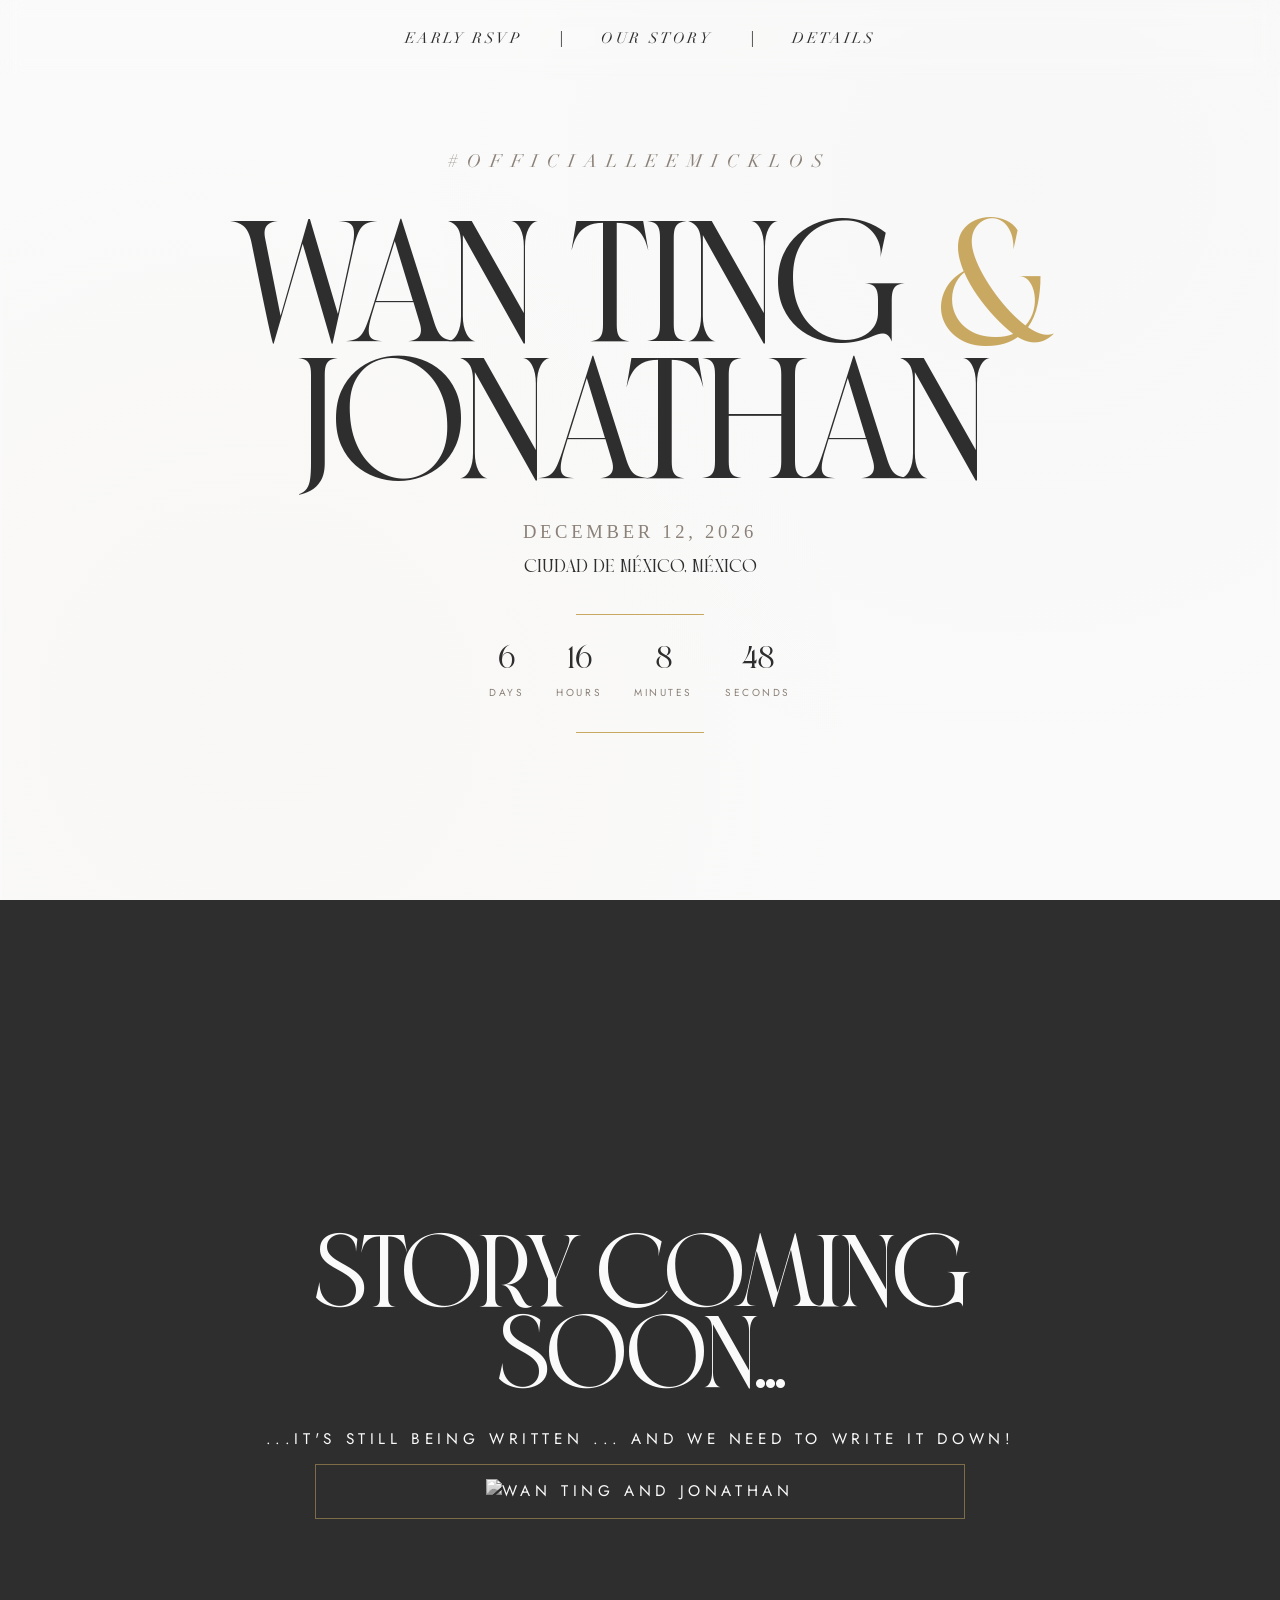
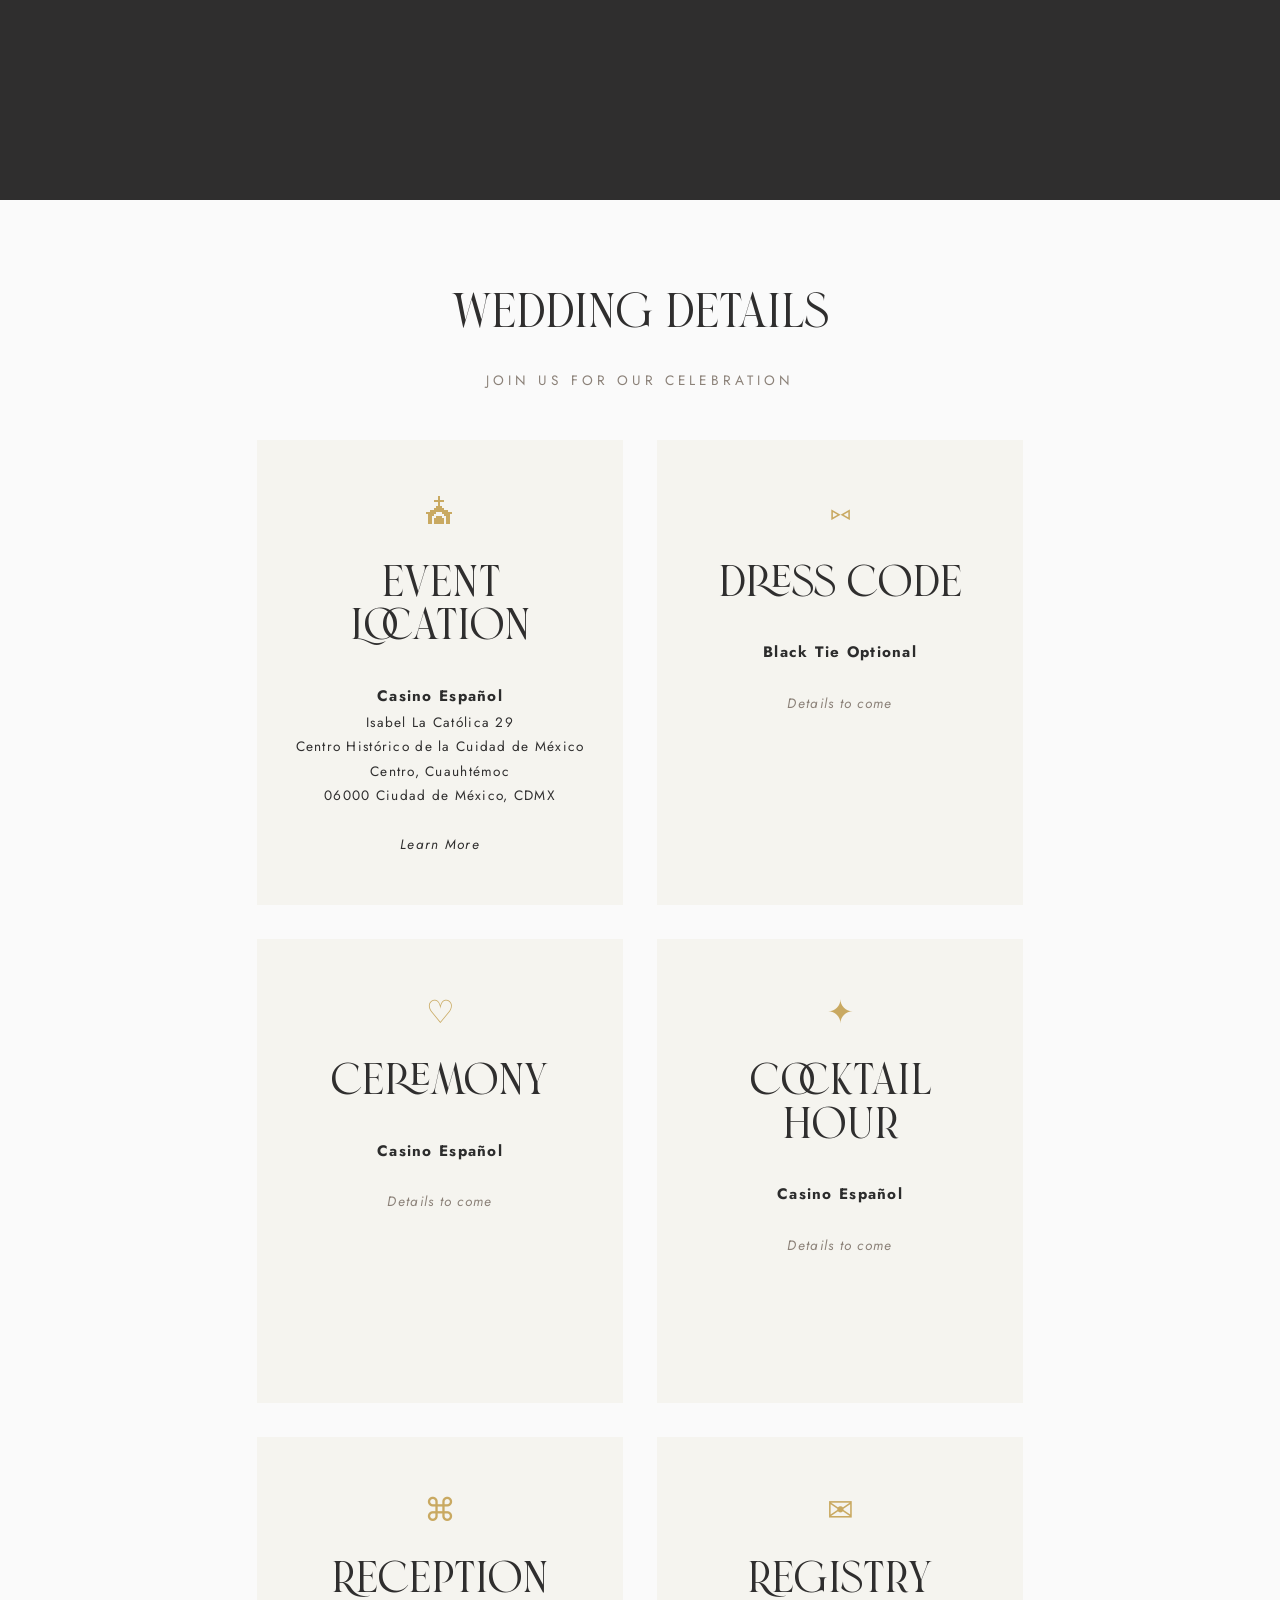
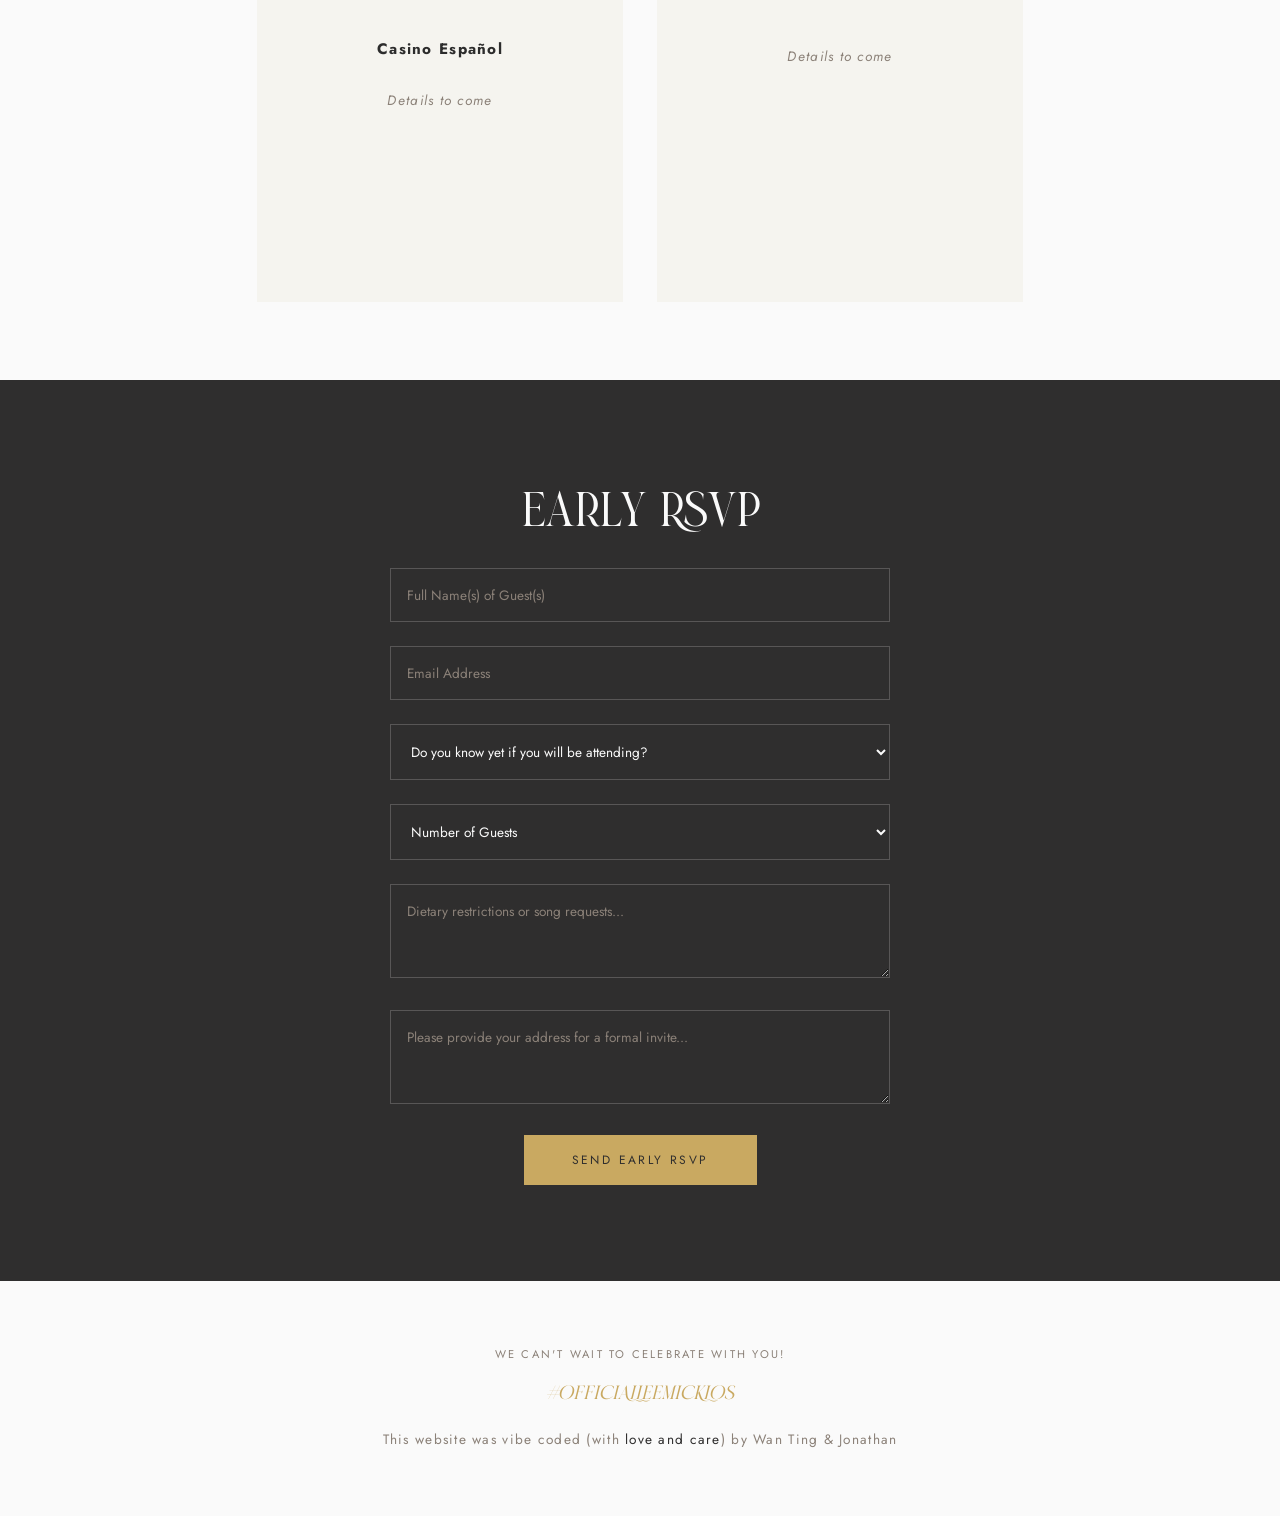
==== index_bak.html @ c6ab6f2e "Updates to save-the-dates AND updating the website style slightly" ====
<!DOCTYPE html>
<html lang="en">
<head>
  <meta charset="UTF-8">
  <meta name="viewport" content="width=device-width, initial-scale=1.0">
  <title>Wan Ting & Jonathan - December 12, 2026</title>
  
  <!-- Fonts -->
<!--   <link rel="preconnect" href="https://fonts.googleapis.com">
  <link rel="preconnect" href="https://fonts.gstatic.com" crossorigin>
  <link href="https://fonts.googleapis.com/css2?family=Cormorant+Garamond:ital,wght@0,300;0,400;0,500;0,600;1,300;1,400&family=Montserrat:wght@300;400;500&family=Allura&family=Calligraffitti&display=block" rel="stylesheet"> -->

  <link rel="preload" href="/fonts/didot-w01-italic.woff2" as ="font" type="font/woff2" crossorigin="anonymous"/>

  <!-- Google Fonts -->
  <link rel="preconnect" href="https://fonts.googleapis.com">
  <link rel="preconnect" href="https://fonts.gstatic.com" crossorigin>
  <link href="https://fonts.googleapis.com/css2?family=Jost:wght@200;300;400;500&display=swap" rel="stylesheet">

  <!-- Stylesheet -->
  <link rel="stylesheet" href="css/style.css">
</head>
<body>
  <!-- Navigation -->
  <script>/*
  <nav id="navbar">
    <a href="#home">Home</a>
<!--    <a href="#story">Our Story</a>-->
    <a href="#details">Details</a>
    <a href="#schedule">Schedule</a>
    <a href="#travel">Travel</a>
<!--    <a href="#registry">Registry</a>-->
    <a href="#rsvp">RSVP</a>
  </nav>
  */</script>

    <nav id="navbar">
    <a href="#rsvp">Early RSVP</a>
    |
    <a href="#story">Our Story</a>
    |
    <a href="#details">Details</a>
    <!--<a href="#coming-soon">Schedule</a>-->
    <!--<a href="#coming-soon">Travel</a>-->
    <!--<a href="#coming-soon">Registry</a>-->
    
  </nav>

  <!-- Hero Section -->
  <section class="hero" id="home">

    <span class="tag-line">#OFFICIALLEEMICKLOS</span>
    <h1 class="couple-names" id="couple-names-header" >
      Wan Ting <span class="ampersand">&</span><br/>Jonathan
    </h1>
    <p class="wedding-date">December 12, 2026</p>
    <p class="wedding-location"><a href="#details">Ciudad de México, México</a></p>
    
    <div class="decorative-line"></div>
    
    <div class="countdown" id="countdown">
      <div class="countdown-item">
        <div class="countdown-number" id="days">0</div>
        <div class="countdown-label">Days</div>
      </div>
      <div class="countdown-item">
        <div class="countdown-number" id="hours">0</div>
        <div class="countdown-label">Hours</div>
      </div>
      <div class="countdown-item">
        <div class="countdown-number" id="minutes">0</div>
        <div class="countdown-label">Minutes</div>
      </div>
      <div class="countdown-item">
        <div class="countdown-number" id="seconds">0</div>
        <div class="countdown-label">Seconds</div>
      </div>
    </div>

    <div class="decorative-line"></div>
  </section>


  <section class="dark-section" id="story">
      <h1 id="story-title">Story Coming Soon...</h1>
      <div id="story-details">...It's still being written ... and we need to write it down!</h1>
      <div class="hero-photo">
        <img src="images/1acaafa2-a20a-4136-b789-cf5ff760eb93.jpg" alt="Wan Ting and Jonathan">
      <div class="photo-frame"></div>
    </div>
  </section>

  <!-- Our Story -->
<!--  <section id="story">-->
<!--    <h2 class="section-title fade-in">Our Story</h2>-->
<!--    <p class="section-subtitle fade-in">From NYC to SEA</p>-->

<!--    <div class="story-content">-->
<!--      <div class="story-text fade-in">-->
<!--        <p>-->
<!--          Coming soon-->
<!--        </p>-->
<!--      </div>-->
<!--      <div class="story-image fade-in">-->
<!--        &lt;!&ndash; Replace with your photo &ndash;&gt;-->
<!--        <img src="images/475B6B75-3B34-4620-AA33-C7B18DB934E6.jpg" alt="Our engagement">-->
<!--      </div>-->
<!--    </div>-->
<!--  </section>-->

  <!-- Wedding Details -->
  <section id="details">
    <h2 class="section-title fade-in">Wedding Details</h2>
    <p class="section-subtitle fade-in">Join Us for Our Celebration</p>
    
    <div class="details-grid">
      <div class="detail-card fade-in">
        <div class="detail-icon">⛪︎</div>
        
        <h3 class="detail-title">Event Location</h3>

        <p class="detail-info">
          <a href="https://www.google.com/maps/place/Casino+Espa%C3%B1ol+de+M%C3%A9xico/@19.4309025,-99.143275,15.25z/data=!4m6!3m5!1s0x85d1fed2cc29c243:0xacb23fdf60c1244d!8m2!3d19.4329532!4d-99.136557!16s%2Fg%2F1ts3fz7y?entry=ttu&g_ep=EgoyMDI2MDIxOC4wIKXMDSoASAFQAw%3D%3D">
          
          <strong>Casino Español</strong>
          Isabel La Católica 29<br>
          Centro Histórico de la Cuidad de México<br>
          Centro, Cuauhtémoc<br>
          06000 Ciudad de México, CDMX
          </a>
          <i><br /><br /><a href="https://es.wikipedia.org/wiki/Casino_Espa%C3%B1ol">Learn More</a></i>
        </p>
      </div>
      <div class="detail-card fade-in">
        <div class="detail-icon">⑅</div>
        <h3 class="detail-title">Dress Code</h3>
        <p class="detail-info">
          <strong>Black Tie Optional</strong>
          <i><br />Details to come</i>
        </p>
      </div>
      <div class="detail-card fade-in">
        <div class="detail-icon">♡</div>
        <h3 class="detail-title">Ceremony</h3>
        <p class="detail-info">
          <p class="detail-info">
          <strong>Casino Español</strong>
          <!-- Canapés and Cava<br /> -->
          <i><br />Details to come</i>
        </p>
      </div>
      <div class="detail-card fade-in">
        <div class="detail-icon">✦</div>
        <h3 class="detail-title">Cocktail Hour</h3>
        <p class="detail-info">
          <strong>Casino Español</strong>
          <!-- Canapés and Cava<br /> -->
          <i><br />Details to come</i>
        </p>
      </div>
      <div class="detail-card fade-in">
        <div class="detail-icon">⌘</div>
        <h3 class="detail-title">Reception</h3>
        <p class="detail-info">
          <strong>Casino Español</strong>
          <!-- Dinner, dancing & celebrations<br /> -->
          <i><br />Details to come</i>
        </p>
      </div>

<!--       <div class="detail-card fade-in">
        <div class="detail-icon">🏨</div>
        <h3 class="detail-title">Lodging</h3>
        <p class="detail-info">
          <i><br />Details to come</i>
        </p>
      </div> -->
      <div class="detail-card fade-in">
        <div class="detail-icon">✉</div>
        <h3 class="detail-title">Registry</h3>
        <p class="detail-info">
          <i><br />Details to come</i>
        </p>
      </div>
    </div>
  </section>

  <!-- Schedule -->
  <!-- <section id="schedule">
    <h2 class="section-title fade-in">Schedule of Events</h2>
    <p class="section-subtitle fade-in">Timeline for the Day</p>
    
    <div class="timeline fade-in">
      <div class="timeline-item">
        <div class="timeline-time">Details to come</div>
        <div class="timeline-dot"></div>
        <div class="timeline-content">
          <div class="timeline-title">Details to come</div>
          <div class="timeline-desc">Details to come</div>
        </div>
      </div>
      <div class="timeline-item">
        <div class="timeline-time">Details to come</div>
        <div class="timeline-dot"></div>
        <div class="timeline-content">
          <div class="timeline-title">Details to come</div>
          <div class="timeline-desc">Details to come</div>
        </div>
      </div>
      <div class="timeline-item">
        <div class="timeline-time">Details to come</div>
        <div class="timeline-dot"></div>
        <div class="timeline-content">
          <div class="timeline-title">Details to come</div>
          <div class="timeline-desc">Details to come</div>
        </div>
      </div>
      <div class="timeline-item">
        <div class="timeline-time">Details to come</div>
        <div class="timeline-dot"></div>
        <div class="timeline-content">
          <div class="timeline-title">Details to come</div>
          <div class="timeline-desc">Details to come</div>
        </div>
      </div>
      <div class="timeline-item">
        <div class="timeline-time">Details to come</div>
        <div class="timeline-dot"></div>
        <div class="timeline-content">
          <div class="timeline-title">Details to come</div>
          <div class="timeline-desc">Details to come</div>
        </div>
      </div>
    </div>
  </section> -->

  <!-- Travel -->
  <!-- <section id="travel">
    <h2 class="section-title fade-in">Travel</h2>
    <p class="section-subtitle fade-in">Getting to CDMX</p>
    
    <div class="details-grid">
      <div class="detail-card fade-in">
        <div class="detail-icon">✈</div>
        <h3 class="detail-title">By Air</h3>
        <p class="detail-info">
          Mexico City International Airport Benito Juárez (Aeropuerto Internacional de la Ciudad de México)<br>
          The wedding venue is an approximate 20 minutes drive from the airport.
        </p>
      </div>
      <div class="detail-card fade-in">
        <div class="detail-icon">⌯</div>
        <h3 class="detail-title">Neighborhoods</h3>
        <p class="detail-info">
          The venue is located in <a href="https://en.wikipedia.org/wiki/Historic_center_of_Mexico_City" target="_blank" rel="noopener noreferrer">Centro Historico</a>; a UNESCO World Heritage site - home to museums and other attractions.<br>
          Other neighborhoods we recommend include:<br>
          - <a href="https://en.wikipedia.org/wiki/Colonia_Roma" target="_blank" rel="noopener noreferrer">Roma Norte</a> (trendy neighborhood with plenty of food and shopping options. ~25min drive to venue)<br>
          - <a href="https://en.wikipedia.org/wiki/Condesa" target="_blank" rel="noopener noreferrer">Condesa</a> (charming and quaint neighborhood. ~35min drive to venue)<br>
          - <a href="https://en.wikipedia.org/wiki/Polanco" target="_blank" rel="noopener noreferrer">Polanco</a> (close to upscale boutiques. ~45min drive to venue)
        </p>
      </div>
      <div class="detail-card fade-in">
        <div class="detail-icon">♢</div>
        <h3 class="detail-title">Getting Around</h3>
        <p class="detail-info">
          We suggest using <a href="https://www.uber.com/us/en/download/" target="_blank" rel="noopener noreferrer">Uber</a> or <a href="https://web.didiglobal.com/" target="_blank" rel="noopener noreferrer">Didi</a> app to get around.<br>
          Rates on Didi are usually cheaper than Uber.<br>
          Please allow adequate time for travel as traffic can be unpredictable.

        </p>
      </div>
    </div>
  </section> -->

  <!-- Registry -->
<!--  <section id="registry">-->
<!--    <h2 class="section-title fade-in">Registry</h2>-->
<!--    <p class="section-subtitle fade-in">Details to come</p>-->
<!--    -->
<!--    <div class="registry-grid fade-in">-->
<!--      <a href="#" class="registry-card">-->
<!--        <div class="registry-name">Details to come</div>-->
<!--      </a>-->
<!--      <a href="#" class="registry-card">-->
<!--        <div class="registry-name">Details to come</div>-->
<!--      </a>-->
<!--      <a href="#" class="registry-card">-->
<!--        <div class="registry-name">Details to come</div>-->
<!--      </a>-->
<!--    </div>-->
<!--  </section>-->

  <!-- RSVP -->
  <section class="rsvp-section dark-section" id="rsvp">
    <h2 class="section-title fade-in">Early RSVP</h2>
    <!-- <p class="section-subtitle fade-in">Please respond by April 30, 2026</p> -->

    <iframe name="hidden_iframe" style="display:none;"></iframe>
    <form class="rsvp-form fade-in" method="POST" action="https://docs.google.com/forms/d/e/1FAIpQLScn2urUrGfiOU7IR4zDXmuGMRz6x7IHL95IGbYe1T4bHPPgrw/formResponse" target="hidden_iframe" onsubmit="showThankYou()">
      <div class="form-group">
        <input type="text" name="entry.1498135098" placeholder="Full Name(s) of Guest(s)" required>
      </div>
      <div class="form-group">
        <input type="email" name="entry.365874414" placeholder="Email Address" required>
      </div>
      <div class="form-group">
        <select name="entry.877086558" required>
          <option value="">Do you know yet if you will be attending?</option>
          <option value="Yes">Joyfully Accept</option>
          <option value="Maybe">Can't Decide Either Way Yet</option>
          <option value="No">Regretfully Decline</option>
        </select>
      </div>
      <div class="form-group">
        <select name="entry.572334989">
          <option value="">Number of Guests</option>
          <option value="1">1 Guest</option>
          <option value="2">2 Guests</option>
        </select>
      </div>
      <div class="form-group">
        <textarea name="entry.1424661284" rows="3" placeholder="Dietary restrictions or song requests..."></textarea>
      </div>
      <div class="form-group">
        <textarea name="entry.809552943" rows="3" placeholder="Please provide your address for a formal invite..."></textarea>
      </div>
      <button type="submit" class="submit-btn">Send Early RSVP</button>
    </form>
    <div id="thank-you" style="display:none; text-align:center;">
      <p style="color: var(--taupe);">Thank you! We can't wait to celebrate with you.</p>
    </div>
  </section>

  <!-- Footer -->
  <footer>
    <p class="footer-text">We can't wait to celebrate with you!</p>
    <p class="footer-hashtag">#OFFICIALLEEMICKLOS</p>
    <p class="detail-info">This website was vibe coded (with <a class="detail-info" href="https://www.youtube.com/watch?v=dQw4w9WgXcQ">love and care</a>) by Wan Ting & Jonathan</p>
  </footer>

  <!-- JavaScript -->
  <script src="js/main.js"></script>
</body>
</html>
---- css/style.css ----
/* ============================================
   WAN TING & JONATHAN WEDDING WEBSITE
   ============================================ */

/* Reset & Base */
*, *::before, *::after {
  margin: 0;
  padding: 0;
  box-sizing: border-box;
}

:root {
  --off-white: rgb(250,250,250);
  --warm-white: #f5f4ef;
  --charcoal: #2C2C2C;
  --soft-black: #2f2e2e;
  --softer-black: #5a5858;
  --taupe: #8B8178;
  --gold: #C9A961;
  --light-gold:f2ead9;
  --blush: #E8DDD4;
  --sage: #9CAF96;
  --major-border-color: var(--off-white);
}

@font-face {
  font-family: "Brand"; /* Name the font */
  src: url("/fonts/brand.woff2") format("woff2"); /* Point to the file */
  font-weight: normal;
  font-style: normal;
  font-display: swap; /* Optional: control font loading behavior */

}

@font-face {
  font-family: "Didot Italic"; /* Name the font */
  src: url("/fonts/didot-w01-italic.woff2") format("woff2"); /* Point to the file */
  font-weight: normal;
  font-style: normal;
  font-display: swap; /* Optional: control font loading behavior */
}


html {
  scroll-behavior: smooth;
}

body {
  font-family: 'Didot', serif;
  background-color: var(--off-white);
  color: var(--charcoal);
  line-height: 1.6;
  overflow-x: hidden;
}

a:-webkit-any-link {
    color: var(--soft-black);
    cursor: pointer;
    text-decoration: none;
}

a:-webkit-any-link:hover {
    color: var(--gold);
    font-weight: bold;
}

/* Elegant Scrollbar */
::-webkit-scrollbar {
  width: 8px;
}
::-webkit-scrollbar-track {
  background: var(--off-white);
}
::-webkit-scrollbar-thumb {
  background: var(--taupe);
  border-radius: 4px;
}

/* ============================================
   NAVIGATION
   ============================================ */
nav {
  position: fixed;
  top: 0;
  left: 0;
  right: 0;
  z-index: 1000;
  padding: 1.5vw 3vw;
  display: flex;
  justify-content: center;
  align-items: center;
  gap: 3vw;
  background: var(--light-gold);
  backdrop-filter: blur(10px);
  transition: all 0.4s ease;
}

nav.scrolled {
  padding: 1vw 3vw;
  box-shadow: 0 2px 20px rgba(0,0,0,0.05);
}

nav a {
  font-family: 'Didot Italic';
  font-size: calc(1vh + 0.5vw);
  font-weight: 400;
  letter-spacing: 0.2vw;
  text-transform: uppercase;
  color: var(--charcoal);
  text-decoration: none;
  padding: 0.5vw 0;
  position: relative;
  transition: color 0.3s ease;
}

nav a::after {
  content: '';
  position: absolute;
  bottom: 0;
  left: 0;
  width: 0;
  height: 1px;
  background: var(--gold);
  transition: width 0.3s ease;
}

nav a:hover::after {
  width: 100%;
}

nav a:hover {
  color: var(--gold);
}

nav.light-text {
  color: var(--off-white);
}

nav.light-text a {
  color: var(--off-white);
}

nav.light-text a:hover {
  color: var(--gold);
}


/* ============================================
   HERO SECTION
   ============================================ */
.hero {

  display: flex;
  flex-direction: column;
  justify-content: center;
  align-items: center;
  text-align: center;
  padding-left: 0vw;
  padding-right: 0vw ;
  position: relative;
  border-left: 2px solid;
  border-right: 2px solid;
  border-image: linear-gradient(to bottom, var(--major-border-color), var(--off-white)) 1;
}

.hero::before {
  content: '';
  position: absolute;
  top: 0;
  left: 0;
  right: 0;
  bottom: 0;
  background-image: 
    radial-gradient(circle at 20% 80%, rgba(201, 169, 97, 0.03) 0%, transparent 50%),
    radial-gradient(circle at 80% 20%, rgba(156, 175, 150, 0.03) 0%, transparent 50%);
  pointer-events: none;
}

/* ============================================
   HOME SECTION
   ============================================ */
#home {
  min-height: 100vh;
  padding-top: calc(8vw - 2vh);
}


.tag-line {
  font-size: calc(.5vw + 1.25vh);
  font-family: 'Didot Italic';
  color: var(--taupe);
  letter-spacing: .5em;
  opacity: 0;
  animation: fadeInUp 1s ease 2s forwards;
  margin: .25vw;
}

.couple-names {
  font-family: 'Brand', serif;
  font-size: clamp(2.5rem, 6vw, 4.5rem);
  font-weight: 300;
  color: var(--soft-black);
  margin-bottom: .5vw;
  opacity: 0;
  animation: fadeInUp 1s ease 0.5s forwards;
}



#couple-names-header {
  margin-top:4vw;
  font-size: calc(12vw + 2vh);
  line-height: .8em;
  letter-spacing: -0.05em;
  white-space: nowrap;
}



.couple-names .ampersand {
  
  font-weight: 300;
  color: var(--gold);
  margin: 0 0em;
}

.wedding-date {
  font-family: 'Didot', serif;
  font-size: calc(.75vw + 1vh);
  /*font-weight: 400;*/
  letter-spacing: 0.2em;
  text-transform: uppercase;
  color: var(--taupe);
  margin-top: 0.5vw;
  margin-bottom: 0.5vw;
  opacity: 0;
  animation: fadeInUp 1s ease 0.7s forwards;
}

.wedding-venue {
  font-family: 'Brand', serif;
  font-size: calc(1vw + 2vh);
  font-weight: 300;
  color: var(--soft-black);
  line-height: 1;
  margin-top: .75vw;
}

.wedding-location {
  font-family: 'Brand', serif;
  font-size: calc(.75vw + 1vh);
  /*font-style: italic;*/
  color: var(--charcoal);
  opacity: 0;
  animation: fadeInUp 1s ease 0.9s forwards;
}

/* ============================================
   COUNTDOWN
   ============================================ */
.countdown {
  display: flex;
  gap: 2.5vw;
  margin-bottom: 0rem;
  opacity: 0;
  animation: fadeInUp 1s ease 1.1s forwards;
}

.countdown-item {
  text-align: center;
}

.countdown-number {
  font-family: 'Brand', serif;
  font-size: calc(1vw + 2vh);
  font-weight: 300;
  color: var(--soft-black);
  line-height: 1;
}

.countdown-label {
  font-family: 'Jost', sans-serif;
  font-size: calc(.3vw + .7vh);
  letter-spacing: 0.2vw;
  text-transform: uppercase;
  color: var(--taupe);
  margin-top: 0.5rem;
}

/* Decorative Line */
.decorative-line {
  height: 1px;
  width: 10em;
  background: var(--gold);
  margin: calc(2vh + 1vw);
  opacity: 0;
  animation: expandLine 1s ease 1.7s forwards;
}

.page-break-line {
  height: 1px;
  width: 80vw;
  background: var(--gold);
  margin: calc(2vh + 1vw);
  /*opacity: 0;*/
  /*animation: expandLine 1s ease 1.7s forwards;*/
}

.dark-section {
  background-color:var(--soft-black);
  color: var(--off-white);
}
/* ============================================
   COMING SOON
   ============================================ */
#coming-soon {
  min-height: 100vh;
  display: flex;
  flex-direction: column;
  justify-content: center;
  align-items: center;
  text-align: center;
}

#coming-soon {
  min-height: 100vh;
  display: flex;
  flex-direction: column;
  justify-content: center;
  align-items: center;
  text-align: center;
}

#coming-soon-text {
  font-family: 'Brand', serif;
  font-size: 8vw;
  font-weight: 300;
  margin-bottom: 1.5rem;
  opacity: 0;
  margin-top:4vw;
  line-height: .8em;
  letter-spacing: -0.05em;
  text-align: center;
  /*white-space: nowrap;*/
  animation: fadeInUp 1s ease 0.5s forwards;
}

#coming-soon-details {
  font-family: 'Jost', sans-serif;
  font-size: calc(.5vw + 1vh);
  font-weight: 400;
  letter-spacing: 0.3em;
  text-transform: uppercase;
  color: var(--off-white);
  margin-bottom: 0.5rem;
  opacity: 0;
  animation-fill-mode: forwards;

  animation: fadeInUp 1s ease 0.7s forwards;
}

/* ============================================
   HERO PHOTO
   ============================================ */
.hero-photo {
  width: 90 %;
  max-width: 1000px;
  margin-left: 5vw;
  margin-right: 5vw;
  margin-top:3vh;
  position: relative;
  opacity: 0;
  animation: fadeInUp 1.2s ease 1s forwards;
}

.hero-photo img {
  width: 100%;
  height: auto;
  filter: grayscale(100%);
  transition: filter 0.5s ease;
}

.hero-photo:hover img {
  filter: grayscale(50%);
}

.photo-frame {
  position: absolute;
  top: -15px;
  left: -15px;
  right: -15px;
  bottom: -15px;
  border: 1px solid var(--gold);

  pointer-events: none;
  opacity: 0.5;
}

/* ============================================
   SECTIONS
   ============================================ */
section {
  padding: 6vw 20vw;
  margin: 0 auto;
  
}

.section-title {
  font-family: 'Brand', serif;
  font-size: 3rem;
  font-weight: 300;
  text-align: center;
  color: var(--soft-black);
  margin-bottom: 1rem;
}


.section-subtitle {
  font-family: 'Jost', sans-serif;
  font-size: 0.85rem;
  letter-spacing: 0.3em;
  text-transform: uppercase;
  text-align: center;
  color: var(--taupe);
  margin-bottom: 3rem;
}

/* ============================================
   OUR STORY
   ============================================ */
/*.story-content {
  display: grid;
  grid-template-columns: 1fr 1fr;
  gap: 4rem;
  align-items: center;
}

.story-text {
  font-family: 'Brand', serif;
  font-size: 1.2rem;
  line-height: 1.9;
  color: var(--charcoal);
}

.story-text p {
  margin-bottom: 1.5rem;
}*/

#story {
  min-height: 100vh;
  display: flex;
  flex-direction: column;
  justify-content: center;
  align-items: center;
  text-align: center;
}

#story-title {
  font-family: 'Brand', serif;
  font-size: 8vw;
  font-weight: 300;
  margin-bottom: 1.5rem;
  opacity: 0;
  margin-top:4vw;
  line-height: .8em;
  letter-spacing: -0.05em;
  text-align: center;
  /*white-space: nowrap;*/
  animation: fadeInUp 1s ease 0.5s forwards;
}

#story-details {
  font-family: 'Jost', sans-serif;
  font-size: calc(.5vw + 1vh);
  font-weight: 400;
  letter-spacing: 0.3em;
  text-transform: uppercase;
  color: var(--off-white);
  margin-bottom: 0.5rem;
  opacity: 0;
  animation-fill-mode: forwards;

  animation: fadeInUp 1s ease 0.7s forwards;
}

.story-image {
  position: relative;
}

.story-image img {
  width: 100%;
  filter: grayscale(100%);
}

.story-image::before {
  content: '';
  position: absolute;
  top: 20px;
  left: 20px;
  right: -20px;
  bottom: -20px;
  border: 1px solid var(--blush);
  z-index: -1;
}

/* ============================================
   WEDDING DETAILS
   ============================================ */

.details-grid {
  display: grid;
  grid-template-columns: repeat(2, 1fr);
  grid-auto-rows: 1fr;
  gap: 2rem;
  text-align: center;
}

.detail-card {
  padding: 3rem 2rem;
  background: var(--warm-white);
  border: 1px solid var(--major-border-color);
  transition: transform 0.3s ease, box-shadow 0.3s ease;
  display: flex;
  flex-direction: column;
  align-items: center;
  justify-content: flex-start;
}

.detail-card:hover {
  transform: translateY(-5px);
  box-shadow: 0 10px 40px rgba(0,0,0,0.05);
}

.detail-icon {
  font-size: 2rem;
  margin-bottom: 1.5rem;
  color: var(--gold);
}

.detail-title {
  font-family: 'Brand', serif;
  font-size: 2.75rem;
  font-weight: 400;
  line-height: 0.99;
  margin-bottom: 1rem;
  color: var(--soft-black);
}

.detail-info {
  /*font-family: 'Didot', serif;*/
  font-family: 'Jost', sans-serif;
  letter-spacing: .1vw;
  font-size: .85rem; 
  color: var(--taupe);
  line-height: 1.8;
}

.detail-info strong {
  display: block;
  color: var(--charcoal);
  margin-top: 1rem;
  font-size: .95rem; 
}

/* ============================================
   TIMELINE
   ============================================ */
.timeline {
  position: relative;
  max-width: 600px;
  margin: 0 auto;
}

.timeline::before {
  content: '';
  position: absolute;
  left: 50%;
  top: 0;
  bottom: 0;
  width: 1px;
  background: var(--blush);
  transform: translateX(-50%);
}

.timeline-item {
  display: flex;
  align-items: center;
  margin-bottom: 2rem;
}

.timeline-time {
  flex: 1;
  text-align: right;
  padding-right: 2rem;
  font-family: 'Jost', sans-serif;
  font-size: 0.8rem;
  letter-spacing: 0.1em;
  color: var(--gold);
}

.timeline-dot {
  width: 12px;
  height: 12px;
  background: var(--gold);
  border-radius: 50%;
  position: relative;
  z-index: 1;
}

.timeline-content {
  flex: 1;
  padding-left: 2rem;
}

.timeline-title {
  font-family: 'Brand', serif;
  font-size: 1.3rem;
  color: var(--soft-black);
}

.timeline-desc {
  font-family: 'Jost', sans-serif;
  font-size: 0.75rem;
  color: var(--taupe);
}

/* ============================================
   RSVP SECTION
   ============================================ */
.rsvp-section {
  padding: 6rem 2rem;
  text-align: center;
  max-width: none;
  min-height: 90vh;
  color: var(--off-white);
}

.rsvp-section .section-title {
  color: var(--off-white);
}

.rsvp-section .section-subtitle {
  color: var(--taupe);
}

.rsvp-form {
  max-width: 500px;
  margin: 0 auto;
}

.form-group {
  margin-bottom: 1.5rem;
}

.form-group input,
.form-group select,
.form-group textarea {
  color: var(--off-white);
  width: 100%;
  padding: 1rem;
  font-family: 'Jost', sans-serif;
  font-size: 0.85rem;
  background: transparent;
  border: 1px solid rgba(253, 251, 247, 0.2);
  transition: border-color 0.3s ease;
}

.form-group input::placeholder,
.form-group textarea::placeholder {
  color: var(--taupe);
}

.form-group input:focus,
.form-group select:focus,
.form-group textarea:focus {
  outline: none;
  border-color: var(--gold);
}

.form-group select {
  cursor: pointer;
}

.form-group select option {
  background: var(--soft-black);
}

.submit-btn {
  font-family: 'Jost', sans-serif;
  font-size: 0.75rem;
  letter-spacing: 0.2em;
  text-transform: uppercase;
  padding: 1rem 3rem;
  background: var(--gold);
  color: var(--soft-black);
  border: none;
  cursor: pointer;
  transition: all 0.3s ease;
}

.submit-btn:hover {
  background: var(--off-white);
  color: var(--soft-black);
}

/* ============================================
   REGISTRY
   ============================================ */
.registry-grid {
  display: flex;
  justify-content: center;
  gap: 2rem;
  flex-wrap: wrap;
}

.registry-card {
  padding: 2rem 3rem;
  border: 1px solid var(--blush);
  text-align: center;
  transition: all 0.3s ease;
  cursor: pointer;
  text-decoration: none;
}

.registry-card:hover {
  background: var(--warm-white);
  border-color: var(--gold);
  transform: translateY(-3px);
}

.registry-name {
  font-family: 'Brand', serif;
  font-size: 1.3rem;
  color: var(--soft-black);
}

/* ============================================
   FOOTER
   ============================================ */
footer {
  text-align: center;
  padding: 4rem 2rem;
  background: var(--off-white);
  border-top: 1px solid var(--major-border-color);
}

.footer-text {
  font-family: 'Jost', sans-serif;
  font-size: 0.7rem;
  letter-spacing: 0.2em;
  text-transform: uppercase;
  color: var(--taupe);
}

.footer-hashtag {
  font-family: 'Brand', serif;
  font-size: 1.2rem;
  font-style: italic;
  color: var(--gold);
  margin-top: 1rem;
  margin-bottom: 1rem;
}

/* ============================================
   ANIMATIONS
   ============================================ */
@keyframes fadeInUp {
  from {
    opacity: 0;
    transform: translateY(30px);
  }
  to {
    opacity: 1;
    transform: translateY(0);
  }
}

@keyframes expandLine {
  from {
    opacity: 0;
    width: 0;
  }
  to {
    opacity: 1;
    width: 10vw;
  }
}

/* Scroll Animations */
.fade-in {
  opacity: 0;
  transform: translateY(30px);
  transition: opacity 0.8s ease, transform 0.8s ease;
}

.fade-in.visible {
  opacity: 1;
  transform: translateY(0);
}

/* ============================================
   RESPONSIVE DESIGN
   ============================================ */
@media (max-width: 768px) {

  .story-content {
    grid-template-columns: 1fr;
    gap: 2rem;
  }

  .details-grid {
    grid-template-columns: 1fr;

  }

  .detail-title { 
    font-size: 6vw;
  }

  .detail-card { 
    width: 60vw;
  }

  .timeline-item {
    flex-direction: column;
    text-align: center;
  }

  .timeline::before {
    display: none;
  }

  .timeline-time {
    text-align: center;
    padding: 0;
    margin-bottom: 0.5rem;
  }

  .timeline-content {
    padding: 0;
  }
}
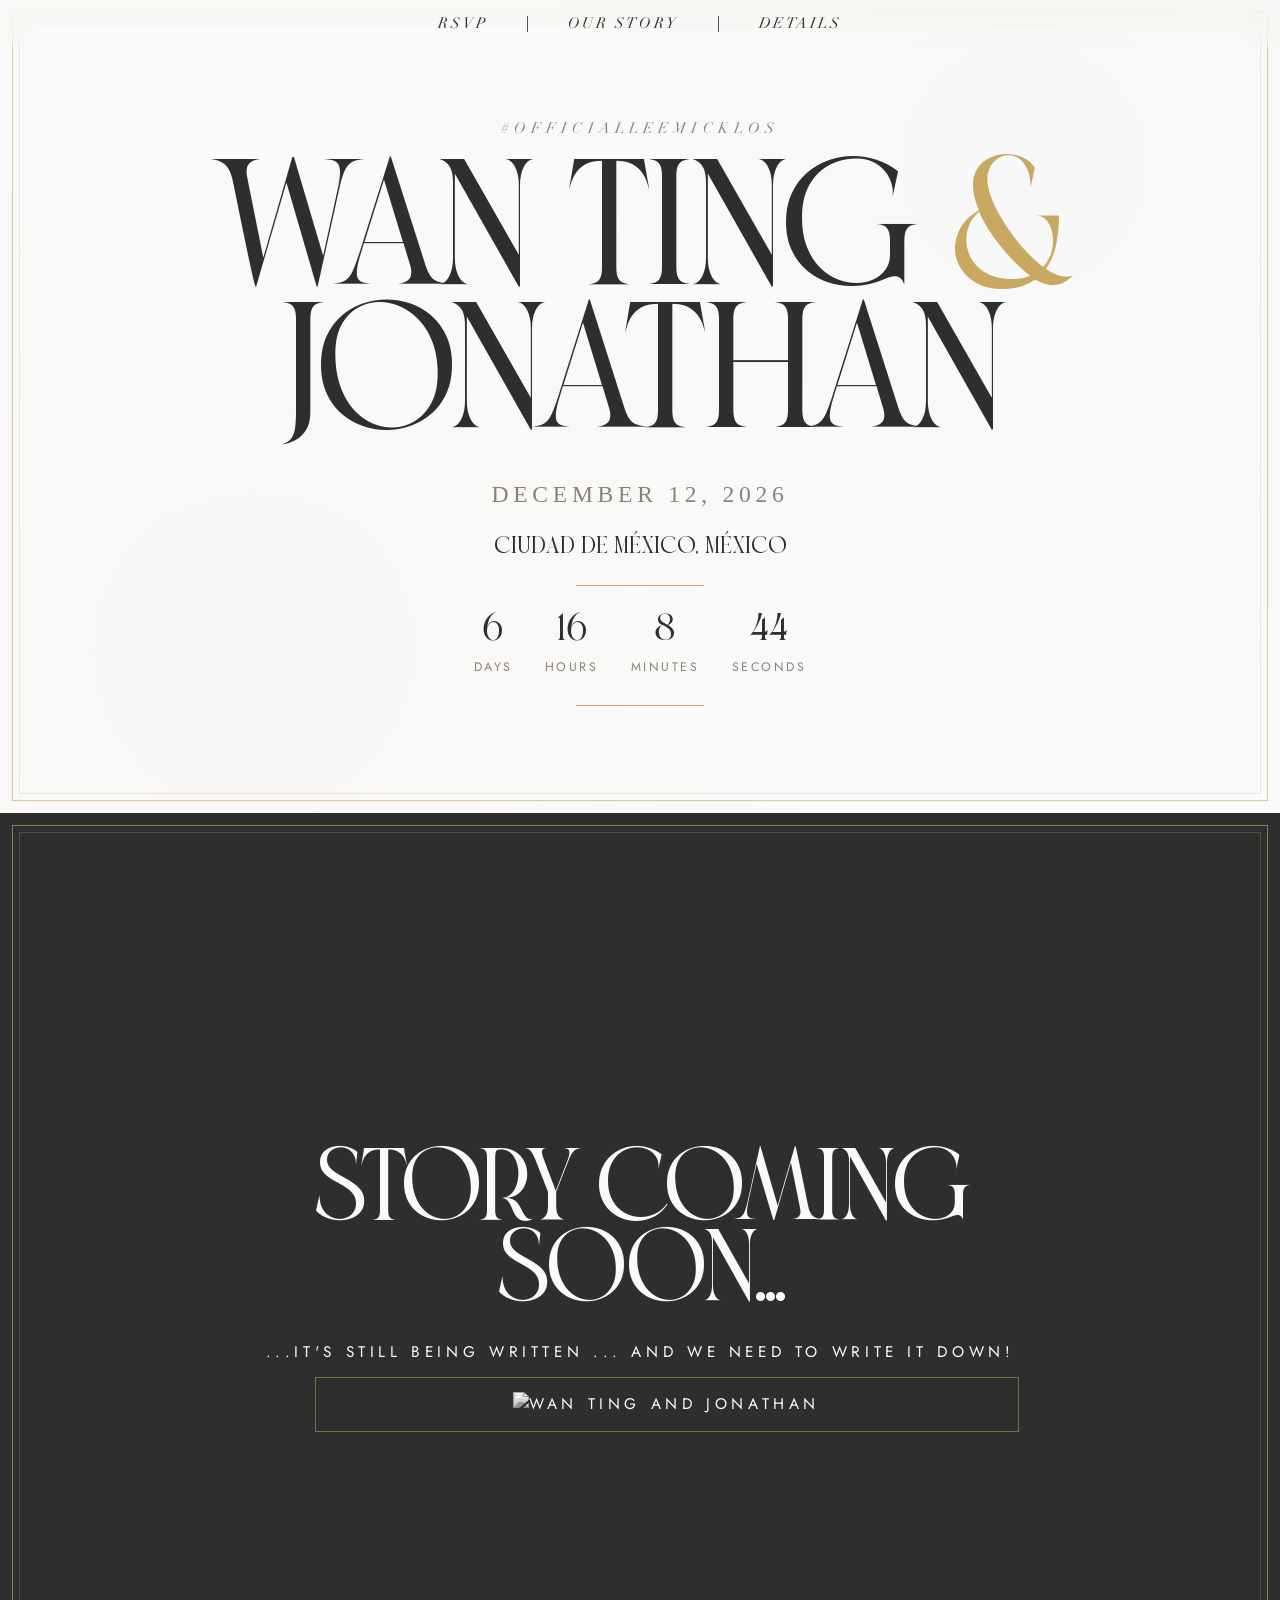
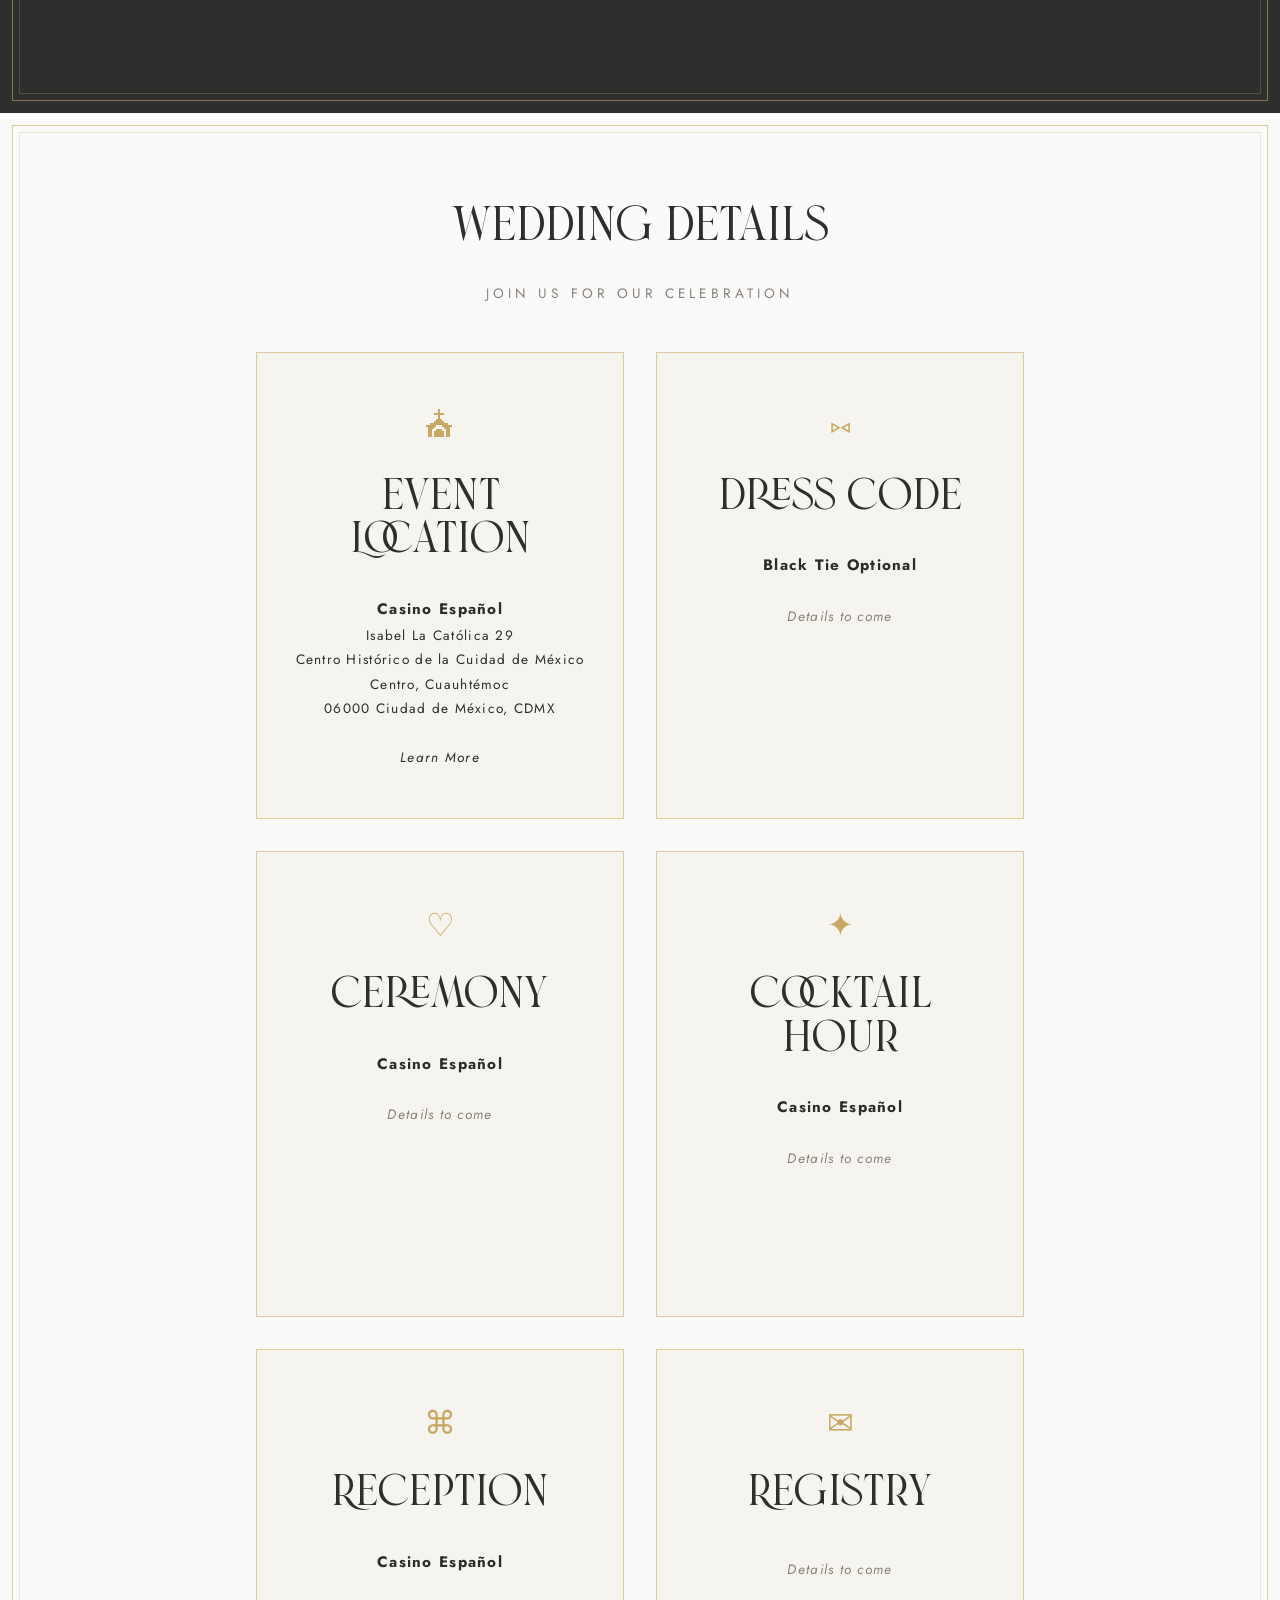
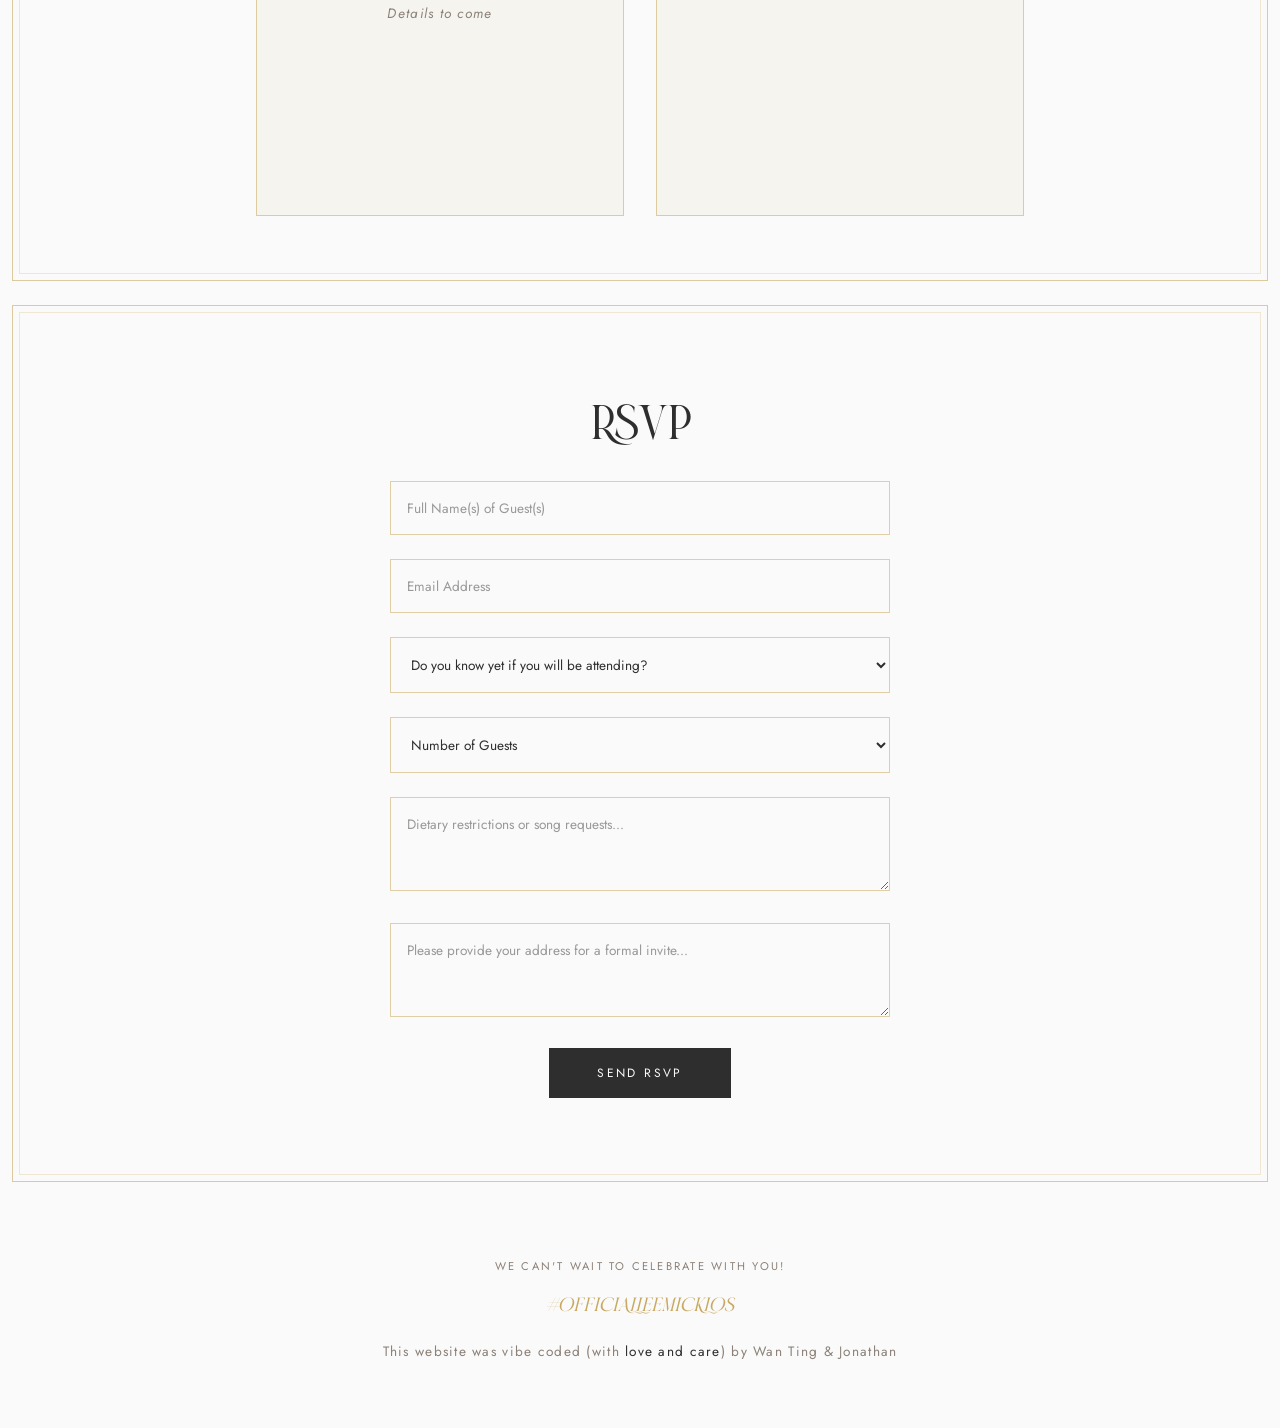
==== commit c302b08f: "update typo and rsvp" ====
--- a/index_bak.html
+++ b/index_bak.html
@@ -35,7 +35,7 @@
   */</script>
 
     <nav id="navbar">
-    <a href="#rsvp">Early RSVP</a>
+    <a href="#rsvp">RSVP</a>
     |
     <a href="#story">Our Story</a>
     |
@@ -292,7 +292,7 @@
 
   <!-- RSVP -->
   <section class="rsvp-section dark-section" id="rsvp">
-    <h2 class="section-title fade-in">Early RSVP</h2>
+    <h2 class="section-title fade-in">RSVP</h2>
     <!-- <p class="section-subtitle fade-in">Please respond by April 30, 2026</p> -->
 
     <iframe name="hidden_iframe" style="display:none;"></iframe>
@@ -324,7 +324,7 @@
       <div class="form-group">
         <textarea name="entry.809552943" rows="3" placeholder="Please provide your address for a formal invite..."></textarea>
       </div>
-      <button type="submit" class="submit-btn">Send Early RSVP</button>
+      <button type="submit" class="submit-btn">Send RSVP</button>
     </form>
     <div id="thank-you" style="display:none; text-align:center;">
       <p style="color: var(--taupe);">Thank you! We can't wait to celebrate with you.</p>
--- a/css/style.css
+++ b/css/style.css
@@ -10,6 +10,7 @@
 }
 
 :root {
+  --nav-h: 87px; /* fallback, overridden by JS */
   --off-white: rgb(250,250,250);
   --warm-white: #f5f4ef;
   --charcoal: #2C2C2C;
@@ -17,10 +18,12 @@
   --softer-black: #5a5858;
   --taupe: #8B8178;
   --gold: #C9A961;
-  --light-gold:f2ead9;
+  --light-gold: #f2ead9;
   --blush: #E8DDD4;
   --sage: #9CAF96;
-  --major-border-color: var(--off-white);
+  --gold-border: rgba(201,169,97,0.55);
+  --cream-border: rgba(244,241,235,0.22);
+  --major-border-color: var(--gold-border);
 }
 
 @font-face {
@@ -85,13 +88,14 @@
   left: 0;
   right: 0;
   z-index: 1000;
-  padding: 1.5vw 3vw;
+  padding: 0.8vw 3vw;
   display: flex;
   justify-content: center;
   align-items: center;
   gap: 3vw;
-  background: var(--light-gold);
+  background: transparent;
   backdrop-filter: blur(10px);
+  -webkit-backdrop-filter: blur(10px);
   transition: all 0.4s ease;
 }
 
@@ -108,7 +112,7 @@
   text-transform: uppercase;
   color: var(--charcoal);
   text-decoration: none;
-  padding: 0.5vw 0;
+  padding: 0;
   position: relative;
   transition: color 0.3s ease;
 }
@@ -134,6 +138,9 @@
 
 nav.light-text {
   color: var(--off-white);
+  background: transparent;
+  backdrop-filter: blur(10px);
+  -webkit-backdrop-filter: blur(10px);
 }
 
 nav.light-text a {
@@ -149,7 +156,15 @@
    HERO SECTION
    ============================================ */
 .hero {
-
+  height: calc(100vh - var(--nav-h));
+  height: calc(100dvh - var(--nav-h));
+  justify-content: center;
+  align-items: center;
+  gap: 1vh;
+  /* padding-top shifts content below the fixed nav */
+  /* no padding-top needed — nav spacer div handles the gap */
+  box-shadow: inset 0 0 0 12px var(--off-white), inset 0 0 0 13px rgba(201,169,97,0.6), inset 0 0 0 19px var(--off-white), inset 0 0 0 20px rgba(201,169,97,0.25);
+  position: relative;
   display: flex;
   flex-direction: column;
   justify-content: center;
@@ -158,10 +173,11 @@
   padding-left: 0vw;
   padding-right: 0vw ;
   position: relative;
-  border-left: 2px solid;
-  border-right: 2px solid;
-  border-image: linear-gradient(to bottom, var(--major-border-color), var(--off-white)) 1;
-}
+  /* side borders via html outline */
+}
+
+
+
 
 .hero::before {
   content: '';
@@ -180,19 +196,22 @@
    HOME SECTION
    ============================================ */
 #home {
-  min-height: 100vh;
-  padding-top: calc(8vw - 2vh);
+  height: calc(100vh - var(--nav-h));
+  height: calc(100dvh - var(--nav-h));
+  max-height: calc(100vh - var(--nav-h));
+  max-height: calc(100dvh - var(--nav-h));
+  overflow: hidden;
 }
 
 
 .tag-line {
-  font-size: calc(.5vw + 1.25vh);
+  font-size: clamp(0.5rem, calc(.5vw + 1vh), 1.1rem);
   font-family: 'Didot Italic';
   color: var(--taupe);
-  letter-spacing: .5em;
+  letter-spacing: clamp(0.1em, .4vw, .5em);
   opacity: 0;
   animation: fadeInUp 1s ease 2s forwards;
-  margin: .25vw;
+  margin: clamp(8px, 2vh, 24px) 0;
 }
 
 .couple-names {
@@ -208,8 +227,8 @@
 
 
 #couple-names-header {
-  margin-top:4vw;
-  font-size: calc(12vw + 2vh);
+  margin-top: 0;
+  font-size: clamp(2rem, min(14vw, 22vh), 14rem);
   line-height: .8em;
   letter-spacing: -0.05em;
   white-space: nowrap;
@@ -226,7 +245,7 @@
 
 .wedding-date {
   font-family: 'Didot', serif;
-  font-size: calc(.75vw + 1vh);
+  font-size: calc(1vw + 1.2vh);
   /*font-weight: 400;*/
   letter-spacing: 0.2em;
   text-transform: uppercase;
@@ -248,7 +267,7 @@
 
 .wedding-location {
   font-family: 'Brand', serif;
-  font-size: calc(.75vw + 1vh);
+  font-size: calc(1vw + 1.2vh);
   /*font-style: italic;*/
   color: var(--charcoal);
   opacity: 0;
@@ -261,9 +280,11 @@
 .countdown {
   display: flex;
   gap: 2.5vw;
-  margin-bottom: 0rem;
+  margin-top: clamp(4px, 1vh, 16px);
+  margin-bottom: clamp(4px, 1vh, 16px);
   opacity: 0;
   animation: fadeInUp 1s ease 1.1s forwards;
+  flex-shrink: 0;
 }
 
 .countdown-item {
@@ -272,7 +293,7 @@
 
 .countdown-number {
   font-family: 'Brand', serif;
-  font-size: calc(1vw + 2vh);
+  font-size: calc(1.2vw + 2.4vh);
   font-weight: 300;
   color: var(--soft-black);
   line-height: 1;
@@ -280,7 +301,7 @@
 
 .countdown-label {
   font-family: 'Jost', sans-serif;
-  font-size: calc(.3vw + .7vh);
+  font-size: calc(.4vw + .8vh);
   letter-spacing: 0.2vw;
   text-transform: uppercase;
   color: var(--taupe);
@@ -292,9 +313,10 @@
   height: 1px;
   width: 10em;
   background: var(--gold);
-  margin: calc(2vh + 1vw);
+  margin: clamp(4px, 1vh, 16px) auto;
   opacity: 0;
   animation: expandLine 1s ease 1.7s forwards;
+  flex-shrink: 0;
 }
 
 .page-break-line {
@@ -307,8 +329,9 @@
 }
 
 .dark-section {
-  background-color:var(--soft-black);
+  background-color: var(--soft-black);
   color: var(--off-white);
+  box-shadow: inset 0 0 0 12px var(--soft-black), inset 0 0 0 13px rgba(201,169,97,0.6), inset 0 0 0 19px var(--soft-black), inset 0 0 0 20px rgba(201,169,97,0.25);
 }
 /* ============================================
    COMING SOON
@@ -363,7 +386,7 @@
    HERO PHOTO
    ============================================ */
 .hero-photo {
-  width: 90 %;
+  width: 90%;
   max-width: 1000px;
   margin-left: 5vw;
   margin-right: 5vw;
@@ -402,7 +425,7 @@
 section {
   padding: 6vw 20vw;
   margin: 0 auto;
-  
+  box-shadow: inset 0 0 0 12px var(--off-white), inset 0 0 0 13px rgba(201,169,97,0.6), inset 0 0 0 19px var(--off-white), inset 0 0 0 20px rgba(201,169,97,0.25);
 }
 
 .section-title {
@@ -507,6 +530,48 @@
    WEDDING DETAILS
    ============================================ */
 
+/* --- Single consolidated card (current) --- */
+#details img {
+  display: block;
+  max-width: 480px;
+  width: 100%;
+  height: auto;
+  margin: auto;
+  box-sizing: border-box;
+}
+
+.details-single {
+  max-width: 600px;
+  margin: 0 auto;
+  background: var(--warm-white);
+  border: 1px solid var(--gold-border);
+  padding: 3rem 3.5rem;
+  text-align: center;
+}
+
+.detail-block {
+  padding: 2.5rem 0;
+  display: flex;
+  flex-direction: column;
+  align-items: center;
+}
+
+.detail-block:first-child {
+  padding-top: 0;
+}
+
+.detail-block:last-child {
+  padding-bottom: 0;
+}
+
+.detail-block-divider {
+  width: 40%;
+  height: 1px;
+  background: var(--gold-border);
+  margin: 0 auto;
+}
+
+/* --- Multi-card grid (uncomment in HTML to activate) --- */
 .details-grid {
   display: grid;
   grid-template-columns: repeat(2, 1fr);
@@ -518,7 +583,7 @@
 .detail-card {
   padding: 3rem 2rem;
   background: var(--warm-white);
-  border: 1px solid var(--major-border-color);
+  border: 1px solid var(--gold-border);
   transition: transform 0.3s ease, box-shadow 0.3s ease;
   display: flex;
   flex-direction: column;
@@ -535,6 +600,10 @@
   font-size: 2rem;
   margin-bottom: 1.5rem;
   color: var(--gold);
+}
+
+.detail-icon--lg {
+  font-size: 2.8rem;
 }
 
 .detail-title {
@@ -625,22 +694,186 @@
 }
 
 /* ============================================
-   RSVP SECTION
+   TRAVEL & STAY
+   ============================================ */
+
+/* Override the default section frame for #travel only */
+section#travel {
+  background-color: var(--soft-black);
+  box-shadow: none;
+  padding-top: 10vw;
+  padding-bottom: 10vw;
+  padding-left: 8vw;
+  padding-right: 8vw;
+}
+
+section#travel .section-title {
+  color: var(--off-white);
+}
+
+section#travel .section-subtitle {
+  color: var(--taupe);
+}
+
+section#travel .split-panel {
+  background-color: var(--light-gold);
+  border: 1px solid var(--gold-border);
+}
+
+/* The Roman numeral acts as a section opener */
+.section-numeral {
+  display: block;
+  font-family: 'Didot Italic', Georgia, serif;
+  font-style: italic;
+  font-size: 1.5rem;
+  letter-spacing: 0.4em;
+  color: var(--gold);
+  text-align: center;
+  margin: 0 0 2.5rem;
+  opacity: 0.7;
+}
+
+/* Small hairline beneath the numeral */
+.section-numeral::after {
+  content: '';
+  display: block;
+  width: 40px;
+  height: 1px;
+  background: var(--gold);
+  margin: 1rem auto 0;
+  opacity: 0.6;
+}
+
+/* For Travel & Stay, drop the boxed card — let blocks breathe on the cream */
+section#travel .details-single {
+  background: transparent;
+  border: none;
+  padding: 0;
+  max-width: 600px;
+}
+
+/* Slightly more vertical space between blocks in the open layout */
+section#travel .detail-block {
+  padding: 3.5rem 0;
+}
+
+/* Mobile */
+@media (max-width: 768px) {
+  section#travel {
+    padding-top: 8vw;
+    padding-bottom: 8vw;
+  }
+  .section-numeral {
+    font-size: 1.2rem;
+    margin-bottom: 2rem;
+  }
+}
+
+section#travel {
+  padding-left: 8vw;
+  padding-right: 8vw;
+  box-shadow: inset 0 0 0 12px var(--soft-black),
+            inset 0 0 0 13px rgba(201,169,97,0.6),
+            inset 0 0 0 19px var(--soft-black),
+            inset 0 0 0 20px rgba(201,169,97,0.25);
+}
+
+section#travel .section-split {
+  display: grid;
+  grid-template-columns: 465px 465px;
+  gap: min(clamp(2rem, 14vw, 20rem), calc(100% - 930px));
+  justify-content: center;
+  margin: 0 auto;
+}
+
+section#travel .split-panel {
+  background-color: var(--soft-black);
+  /*border: 1px solid var(--gold-border);*/
+  border: none;
+  display: flex;
+  align-items: flex-start;
+  justify-content: center;
+  min-height: 420px;
+}
+
+/* Gold typography for the dark-on-dark panels */
+section#travel .split-inner {
+  padding: 3rem 2.5rem;
+  text-align: center;
+  max-width: 100%;
+}
+
+section#travel .split-inner .detail-title {
+  font-size: 2rem;
+  color: var(--gold);
+}
+
+section#travel .split-inner .detail-icon {
+  color: var(--gold);
+}
+
+section#travel .split-inner .detail-info {
+  color: var(--light-gold);
+}
+
+section#travel .split-inner .detail-info strong {
+  color: var(--gold);
+}
+
+/* Links inside the dark panels */
+section#travel .split-inner a:-webkit-any-link {
+  color: var(--gold);
+}
+
+section#travel .split-inner a:-webkit-any-link:hover {
+  color: var(--off-white);
+}
+
+/* Mid-size screens: flexible columns, tighter gap */
+@media (max-width: 1100px) and (min-width: 769px) {
+  section#travel .section-split {
+    grid-template-columns: 1fr 1fr;
+    gap: clamp(1rem, 4vw, 3rem);
+  }
+}
+
+/* Mobile */
+@media (max-width: 768px) {
+  section#travel .section-split {
+    grid-template-columns: 1fr;
+    gap: 1.5rem;
+    max-width: 95vw;
+  }
+  section#travel .split-panel {
+    min-height: auto;
+  }
+  section#travel .split-inner {
+    padding: 2.5rem 2rem;
+  }
+}
+
+/* ============================================
+   RSVP SECTION — light-gold inversion
    ============================================ */
 .rsvp-section {
+  background-color: var(--off-white);
+  color: var(--soft-black);
   padding: 6rem 2rem;
+  box-shadow: inset 0 0 0 12px var(--off-white),
+              inset 0 0 0 13px rgba(201,169,97,0.6),
+              inset 0 0 0 19px var(--off-white),
+              inset 0 0 0 20px rgba(201,169,97,0.25);
   text-align: center;
   max-width: none;
   min-height: 90vh;
-  color: var(--off-white);
 }
 
 .rsvp-section .section-title {
-  color: var(--off-white);
+  color: var(--soft-black);
 }
 
 .rsvp-section .section-subtitle {
-  color: var(--taupe);
+  color: var(--softer-black);
 }
 
 .rsvp-form {
@@ -655,19 +888,20 @@
 .form-group input,
 .form-group select,
 .form-group textarea {
-  color: var(--off-white);
+  color: var(--soft-black);
   width: 100%;
   padding: 1rem;
   font-family: 'Jost', sans-serif;
   font-size: 0.85rem;
   background: transparent;
-  border: 1px solid rgba(253, 251, 247, 0.2);
+  border: 1px solid var(--gold-border);     /* ← was invisible */
   transition: border-color 0.3s ease;
 }
 
 .form-group input::placeholder,
 .form-group textarea::placeholder {
-  color: var(--taupe);
+  color: var(--softer-black);
+  opacity: 0.6;
 }
 
 .form-group input:focus,
@@ -682,7 +916,8 @@
 }
 
 .form-group select option {
-  background: var(--soft-black);
+  background: var(--off-white);
+  color: var(--soft-black);
 }
 
 .submit-btn {
@@ -691,15 +926,15 @@
   letter-spacing: 0.2em;
   text-transform: uppercase;
   padding: 1rem 3rem;
-  background: var(--gold);
-  color: var(--soft-black);
+  background: var(--soft-black);
+  color: var(--off-white);
   border: none;
   cursor: pointer;
   transition: all 0.3s ease;
 }
 
 .submit-btn:hover {
-  background: var(--off-white);
+  background: var(--gold);
   color: var(--soft-black);
 }
 
@@ -741,7 +976,8 @@
   text-align: center;
   padding: 4rem 2rem;
   background: var(--off-white);
-  border-top: 1px solid var(--major-border-color);
+  /*box-shadow: inset 0 0 0 12px var(--off-white), inset 0 0 0 13px rgba(201,169,97,0.6), inset 0 0 0 19px var(--off-white), inset 0 0 0 20px rgba(201,169,97,0.25);*/
+  box-shadow: none;
 }
 
 .footer-text {
@@ -803,6 +1039,10 @@
    ============================================ */
 @media (max-width: 768px) {
 
+  section {
+    padding: 6vw 12vw;
+  }
+
   .story-content {
     grid-template-columns: 1fr;
     gap: 2rem;
@@ -810,15 +1050,20 @@
 
   .details-grid {
     grid-template-columns: 1fr;
-
+  }
+
+  .details-single {
+    padding: 2rem 1.5rem;
+    max-width: 95vw;
+    margin-bottom: 3vh;
   }
 
   .detail-title { 
     font-size: 6vw;
   }
 
-  .detail-card { 
-    width: 60vw;
+  .detail-card {
+    width: 95vw;
   }
 
   .timeline-item {
